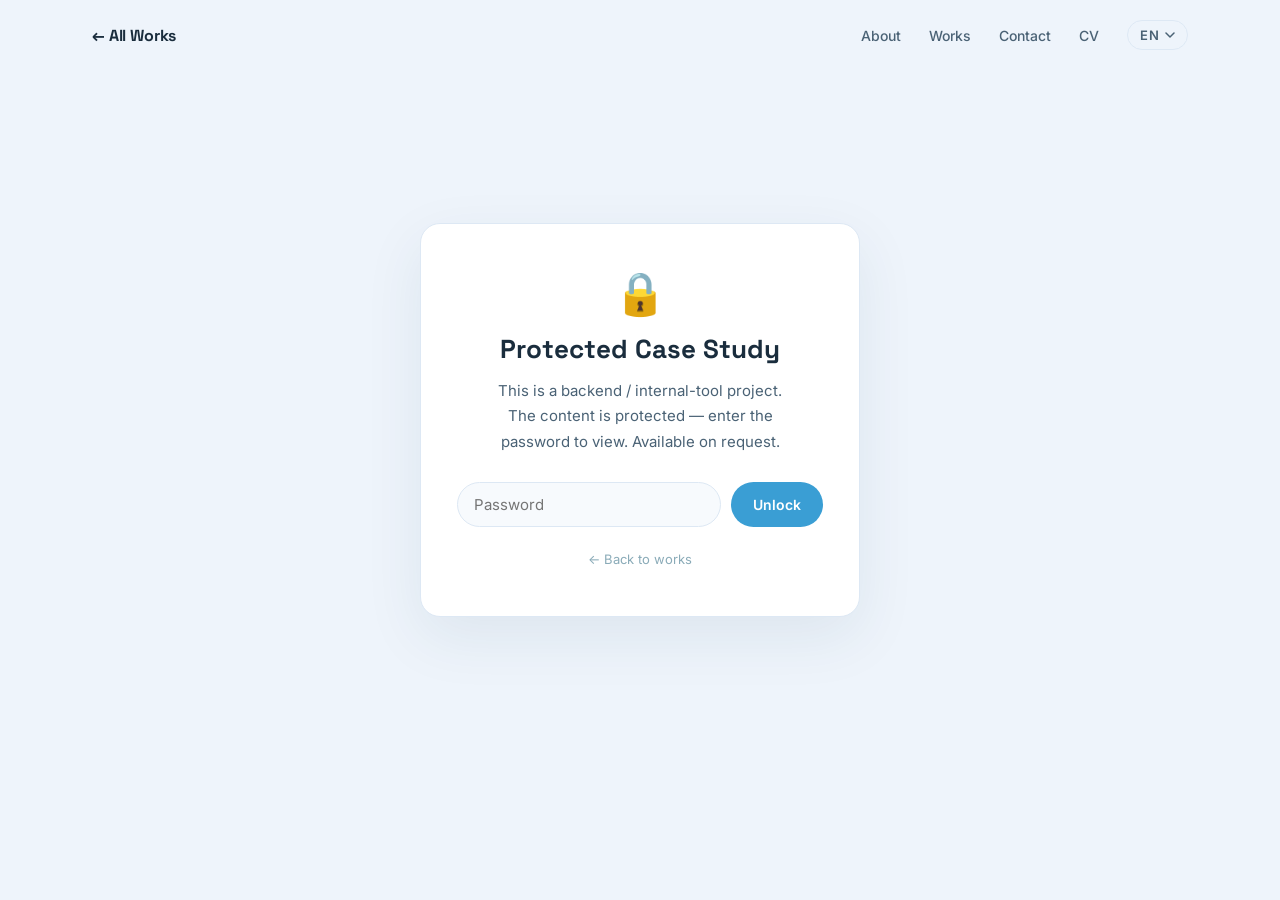
==== works/backend.html @ 23cbbbb2 "Fix mobile nav (hamburger menu) and force background video autoplay - Replace the broken mobile rule" ====
<!DOCTYPE html>
<html lang="en">
<head>
  <meta charset="UTF-8" />
  <meta name="viewport" content="width=device-width, initial-scale=1.0" />
  <title>Protected Project — Sharon Chen</title>
  <link rel="icon" href="../assets/img/cube.ico" sizes="32x32" />
  <script src="../assets/js/analytics.js"></script>
  <meta name="robots" content="noindex" />
  <link rel="preconnect" href="https://fonts.googleapis.com" />
  <link rel="preconnect" href="https://fonts.gstatic.com" crossorigin />
  <link href="https://fonts.googleapis.com/css2?family=Inter:wght@300;400;500;600;700&family=Space+Grotesk:wght@400;500;600;700&display=swap" rel="stylesheet" />
  <link rel="stylesheet" href="../assets/css/style.css" />
  <link rel="stylesheet" href="../assets/css/case-study.css" />
</head>
<body>

  <!-- NAV -->
  <nav class="nav" id="nav">
    <div class="nav__inner">
      <a href="../index.html#works" class="nav__logo nav__back" data-zh="← 所有作品">← All Works</a>
      <button class="nav__toggle" id="navToggle" type="button" aria-label="Menu" aria-expanded="false" aria-controls="navLinks">
        <span></span><span></span><span></span>
      </button>
      <ul class="nav__links" id="navLinks">
        <li><a href="../index.html#about" data-zh="關於">About</a></li>
        <li><a href="../index.html#works" data-zh="作品">Works</a></li>
        <li><a href="../index.html#contact" data-zh="聯絡">Contact</a></li>
        <li><a href="../resume-sharonchen-en.pdf" data-href-zh="../resume-sharonchen-ch.pdf" target="_blank" rel="noopener" data-zh="履歷">CV</a></li>
        <li class="lang-switch" id="langSwitch">
          <button class="lang-switch__btn" id="langBtn" type="button" aria-haspopup="listbox" aria-expanded="false" aria-label="Language">
            <span id="langCurrent">EN</span>
            <svg class="lang-switch__chev" width="10" height="6" viewBox="0 0 10 6" fill="none" aria-hidden="true"><path d="M1 1l4 4 4-4" stroke="currentColor" stroke-width="1.5" stroke-linecap="round" stroke-linejoin="round"/></svg>
          </button>
          <ul class="lang-switch__menu" id="langMenu" role="listbox" aria-label="Language">
            <li><button class="lang-switch__opt" type="button" data-lang="en" role="option">English</button></li>
            <li><button class="lang-switch__opt" type="button" data-lang="zh" role="option">中文</button></li>
          </ul>
        </li>
      </ul>
    </div>
  </nav>

  <!-- LOCK SCREEN -->
  <section class="cs-lock" id="csLock">
    <div class="cs-lock__card">
      <div class="cs-lock__icon">🔒</div>
      <h1 class="cs-lock__title" data-zh="保密專案">Protected Case Study</h1>
      <p class="cs-lock__sub" data-zh="這是一個後台系統專案，內容受保護。請輸入密碼查看，密碼可於面試時提供。">This is a backend / internal-tool project. The content is protected — enter the password to view. Available on request.</p>
      <form class="cs-lock__form" id="csLockForm">
        <input type="password" class="cs-lock__input" id="csLockInput" placeholder="Password" autocomplete="off" aria-label="Password" />
        <button type="submit" class="cs-lock__btn" data-zh="解鎖">Unlock</button>
      </form>
      <p class="cs-lock__error" id="csLockError" hidden data-zh="密碼不對，再試一次。">Wrong password — please try again.</p>
      <a href="../index.html#works" class="cs-lock__back" data-zh="← 回到作品">← Back to works</a>
    </div>
  </section>

  <!-- PROTECTED CONTENT (revealed after unlock) -->
  <div id="csContent" hidden>

    <!-- HERO -->
    <section class="cs-hero">
      <img class="cs-hero__cover" src="../assets/img/backend/000.png" alt="B2B SaaS platform — cover" />
    </section>

    <!-- OVERVIEW -->
    <section class="section">
      <div class="container">
        <div class="cs-overview__grid">
          <div class="cs-overview__main">
            <p class="label" data-zh="案例研究 — 05">Case Study — 05</p>
            <h1 class="cs-title" data-zh="AI Agent B2B SaaS 平台">AI Agent B2B SaaS Platform</h1>
            <p class="cs-lead" data-zh="〔可調整〕一個服務 B2B 銷售團隊的 SaaS 平台——管理 AI 銷售代理、團隊結構與成效分析。之後可由你提供內容替換。">[Adjustable] A B2B SaaS platform for sales teams — managing AI sales agents, team structure, and performance analytics. Copy can be replaced with your content.</p>
          </div>
          <div class="cs-overview__meta">
            <div class="cs-meta-item">
              <p class="cs-meta__label" data-zh="角色">Role</p>
              <p class="cs-meta__value" data-zh="Product Designer">Product Designer</p>
            </div>
            <div class="cs-meta-item">
              <p class="cs-meta__label" data-zh="平台">Platform</p>
              <p class="cs-meta__value" data-zh="網頁 · B2B SaaS">Web · B2B SaaS</p>
            </div>
            <div class="cs-meta-item">
              <p class="cs-meta__label" data-zh="工具">Tools</p>
              <p class="cs-meta__value">Figma</p>
            </div>
          </div>
        </div>
      </div>
    </section>

    <!-- CHALLENGE -->
    <section class="section" style="padding-top: 0;">
      <div class="container">
        <div class="cs-block">
          <p class="label" data-zh="01 — 挑戰">01 — Challenge</p>
          <h2 class="cs-section__title" data-zh="〔待補標題〕">[Section title]</h2>
          <p class="cs-body" data-zh="〔佔位〕描述這個後台原本的問題——例如操作繁瑣、資訊分散、效率低等。之後替換成真實內容。">[Placeholder] Describe the original problem with the backend — e.g. tedious workflows, scattered information, low efficiency. To be replaced with real content.</p>
        </div>
      </div>
    </section>

    <!-- PROCESS -->
    <section class="section" style="padding-top: 0;">
      <div class="container">
        <div class="cs-block">
          <p class="label" data-zh="02 — 流程">02 — Process</p>
          <h2 class="cs-section__title" data-zh="〔待補標題〕">[Section title]</h2>
          <p class="cs-body" data-zh="〔佔位〕你怎麼研究、設計、驗證這個後台。之後替換成真實內容。">[Placeholder] How you researched, designed, and validated the tool. To be replaced with real content.</p>
        </div>
      </div>
    </section>

    <!-- RESULTS -->
    <section class="section" style="padding-top: 0;">
      <div class="container">
        <div class="cs-block">
          <p class="label" data-zh="03 — 成果">03 — Results</p>
          <h2 class="cs-section__title" data-zh="〔待補標題〕">[Section title]</h2>
          <p class="cs-body" data-zh="〔佔位〕改版後的成效——效率提升、錯誤減少、團隊採用率等。之後替換成真實內容。">[Placeholder] The impact after the redesign — efficiency gains, fewer errors, team adoption. To be replaced with real content.</p>
        </div>
      </div>
    </section>

    <!-- CASE NAV -->
    <div class="cs-nav-cases section" style="padding-top: 0;">
      <div class="container">
        <div class="cs-nav-cases__inner">
          <a href="../index.html#works" class="btn btn--ghost" data-zh="← 所有作品">← All Works</a>
        </div>
      </div>
    </div>

    <!-- FOOTER -->
    <footer class="footer">
      <div class="container">
        <p class="footer__copy" data-zh="© 2025 Sharon Chen. 版權所有。">© 2025 Sharon Chen. All rights reserved.</p>
        <p class="footer__craft" data-zh="用好奇心、HTML 和 Claude Code 寫成。">Made with curiosity, HTML, and Claude Code.</p>
      </div>
    </footer>

  </div><!-- /csContent -->

  <script>
    // Nav scroll effect
    const nav = document.getElementById('nav');
    window.addEventListener('scroll', () => {
      nav.classList.toggle('scrolled', window.scrollY > 60);
    }, { passive: true });

    // ---- Password gate (client-side; deters casual visitors, not real security) ----
    // Hash of the current password (SHA-256, hex). Temporary password: demo1234
    const PASS_HASH = '0ead2060b65992dca4769af601a1b3a35ef38cfad2c2c465bb160ea764157c5d';
    const STORE_KEY = 'backendUnlocked';
    const lock = document.getElementById('csLock');
    const content = document.getElementById('csContent');
    const form = document.getElementById('csLockForm');
    const input = document.getElementById('csLockInput');
    const errEl = document.getElementById('csLockError');

    async function sha256Hex(str) {
      const buf = await crypto.subtle.digest('SHA-256', new TextEncoder().encode(str));
      return Array.from(new Uint8Array(buf)).map(b => b.toString(16).padStart(2, '0')).join('');
    }
    function reveal() {
      lock.hidden = true;
      lock.style.display = 'none';
      content.hidden = false;
    }
    try { if (sessionStorage.getItem(STORE_KEY) === '1') reveal(); } catch (e) {}

    form.addEventListener('submit', async (e) => {
      e.preventDefault();
      errEl.hidden = true;
      let ok = false;
      try { ok = (await sha256Hex(input.value)) === PASS_HASH; } catch (e) { ok = false; }
      if (ok) {
        try { sessionStorage.setItem(STORE_KEY, '1'); } catch (e) {}
        if (window.trackEvent) window.trackEvent('protected_unlock');
        reveal();
      } else {
        errEl.hidden = false;
        input.value = '';
        input.focus();
      }
    });
  </script>
  <script src="../assets/js/i18n.js"></script>

</body>
</html>
---- assets/css/style.css ----
/* ============================
   VIEW TRANSITIONS
   ============================ */
@view-transition {
  navigation: auto;
}

/* Root: new page slides up, old fades out */
::view-transition-old(root) {
  animation: 380ms cubic-bezier(0.22, 1, 0.36, 1) both vt-out;
}
::view-transition-new(root) {
  animation: 380ms cubic-bezier(0.22, 1, 0.36, 1) both vt-in;
}

@keyframes vt-out {
  to { opacity: 0; transform: translateY(-16px) scale(0.99); }
}
@keyframes vt-in {
  from { opacity: 0; transform: translateY(24px); }
}

/* Shared hero element: smooth morph */
::view-transition-old(case-hero),
::view-transition-new(case-hero) {
  animation-duration: 500ms;
  animation-timing-function: cubic-bezier(0.22, 1, 0.36, 1);
}

/* ============================
   TOKENS
   ============================ */
:root {
  --bg:        #eef4fb;
  --bg-alt:    #f7fafd;
  --surface:   #ffffff;
  --blue-light: #c8dff5;
  --blue:      #5ab4e8;
  --blue-mid:  #3a9ed4;
  --blue-dark: #1a6fa0;
  --text:      #1a2d3d;
  --text-mid:  #4a6275;
  --text-soft: #8aabb8;
  --border:    #dde8f4;

  --font-sans: 'Inter', sans-serif;
  --font-display: 'Space Grotesk', sans-serif;

  --radius-sm: 8px;
  --radius-md: 16px;
  --radius-lg: 24px;

  --ease: cubic-bezier(0.22, 1, 0.36, 1);
  --transition: 0.5s var(--ease);
}

/* ============================
   RESET
   ============================ */
*, *::before, *::after { box-sizing: border-box; margin: 0; padding: 0; }
html { scroll-behavior: smooth; }
body {
  font-family: var(--font-sans);
  background: var(--bg);
  color: var(--text);
  overflow-x: hidden;
  -webkit-font-smoothing: antialiased;
}
a { text-decoration: none; color: inherit; }
ul { list-style: none; }
img, video { display: block; max-width: 100%; }

/* ============================
   UTILITIES
   ============================ */
.container {
  max-width: 1160px;
  margin: 0 auto;
  padding: 0 32px;
}

.section { padding: 120px 0; }

.label {
  font-family: var(--font-sans);
  font-size: 12px;
  font-weight: 600;
  letter-spacing: 0.18em;
  text-transform: uppercase;
  color: var(--blue-mid);
  margin-bottom: 16px;
}

.section-title {
  font-family: var(--font-display);
  font-size: clamp(36px, 5vw, 60px);
  font-weight: 700;
  line-height: 1.05;
  letter-spacing: -0.02em;
  color: var(--text);
}

.tag {
  display: inline-block;
  font-size: 11px;
  font-weight: 600;
  letter-spacing: 0.1em;
  text-transform: uppercase;
  color: var(--blue-mid);
  background: var(--blue-light);
  padding: 4px 10px;
  border-radius: 100px;
}

/* ============================
   BUTTONS
   ============================ */
.btn {
  display: inline-flex;
  align-items: center;
  gap: 8px;
  font-family: var(--font-sans);
  font-size: 14px;
  font-weight: 600;
  border-radius: 100px;
  padding: 14px 28px;
  transition: all 0.25s var(--ease);
  cursor: pointer;
  border: none;
}

.btn--primary {
  background: var(--blue-mid);
  color: #fff;
  box-shadow: 0 4px 20px rgba(58, 158, 212, 0.35);
}
.btn--primary:hover {
  background: var(--blue-dark);
  box-shadow: 0 6px 28px rgba(58, 158, 212, 0.45);
  transform: translateY(-2px);
}

.btn--ghost {
  background: transparent;
  color: var(--text);
  border: 1.5px solid var(--border);
}
.btn--ghost:hover {
  border-color: var(--blue-mid);
  color: var(--blue-mid);
  transform: translateY(-2px);
}

/* ============================
   NAV
   ============================ */
.nav {
  position: fixed;
  top: 0; left: 0; right: 0;
  z-index: 100;
  padding: 20px 0;
  transition: background 0.4s var(--ease), box-shadow 0.4s var(--ease), padding 0.4s var(--ease);
}

.nav.scrolled {
  background: rgba(238, 244, 251, 0.85);
  backdrop-filter: blur(20px);
  -webkit-backdrop-filter: blur(20px);
  box-shadow: 0 1px 0 var(--border);
  padding: 14px 0;
}

.nav__inner {
  max-width: 1160px;
  margin: 0 auto;
  padding: 0 32px;
  display: flex;
  align-items: center;
  justify-content: space-between;
}

.nav__logo {
  font-family: var(--font-display);
  font-size: 16px;
  font-weight: 700;
  color: var(--text);
  letter-spacing: -0.01em;
  white-space: nowrap;
  flex-shrink: 0;
  transition: color 0.2s;
}
.nav__logo:hover { color: var(--blue-mid); }

.nav__links {
  display: flex;
  align-items: center;
  gap: 28px;
}

.nav__links a {
  font-size: 14px;
  font-weight: 500;
  color: var(--text-mid);
  transition: color 0.2s;
  white-space: nowrap;
}
.nav__links a:not(.btn--cv):hover { color: var(--blue-mid); }

.btn--cv {
  font-size: 13px;
  font-weight: 600;
  padding: 8px 18px;
  background: transparent;
  color: var(--blue-mid);
  border: 1.5px solid var(--blue-mid);
  border-radius: 100px;
  transition: background 0.25s var(--ease), color 0.25s var(--ease), transform 0.25s var(--ease), box-shadow 0.25s var(--ease);
  cursor: pointer;
}
.btn--cv:hover {
  background: var(--blue-mid);
  color: #fff;
  transform: translateY(-1px);
  box-shadow: 0 4px 16px rgba(58, 158, 212, 0.3);
}

/* Mobile nav toggle (hamburger) — hidden on desktop, shown in mobile query */
.nav__toggle {
  display: none;
  flex-direction: column;
  justify-content: center;
  gap: 5px;
  width: 40px;
  height: 40px;
  padding: 0;
  background: transparent;
  border: none;
  cursor: pointer;
}
.nav__toggle span {
  display: block;
  width: 22px;
  height: 2px;
  margin: 0 auto;
  background: var(--text);
  border-radius: 2px;
  transition: transform 0.25s var(--ease), opacity 0.2s var(--ease);
}
.nav--open .nav__toggle span:nth-child(1) { transform: translateY(7px) rotate(45deg); }
.nav--open .nav__toggle span:nth-child(2) { opacity: 0; }
.nav--open .nav__toggle span:nth-child(3) { transform: translateY(-7px) rotate(-45deg); }

/* Language switcher */
.lang-switch {
  position: relative;
}
.lang-switch__btn {
  display: inline-flex;
  align-items: center;
  gap: 6px;
  font-family: inherit;
  font-size: 13px;
  font-weight: 600;
  letter-spacing: 0.02em;
  color: var(--text-mid);
  background: transparent;
  border: 1.5px solid var(--border);
  border-radius: 100px;
  padding: 6px 12px;
  cursor: pointer;
  transition: color 0.2s, border-color 0.2s;
}
.lang-switch__btn:hover {
  color: var(--blue-mid);
  border-color: var(--blue-mid);
}
.lang-switch__chev {
  transition: transform 0.25s var(--ease);
}
.lang-switch.is-open .lang-switch__chev {
  transform: rotate(180deg);
}
.lang-switch__menu {
  position: absolute;
  top: calc(100% + 8px);
  right: 0;
  min-width: 120px;
  background: var(--surface);
  border: 1px solid var(--border);
  border-radius: 12px;
  box-shadow: 0 10px 30px rgba(30, 60, 90, 0.12);
  padding: 6px;
  display: flex;
  flex-direction: column;
  gap: 2px;
  opacity: 0;
  visibility: hidden;
  transform: translateY(-6px);
  transition: opacity 0.2s var(--ease), transform 0.2s var(--ease), visibility 0.2s;
  z-index: 200;
}
.lang-switch.is-open .lang-switch__menu {
  opacity: 1;
  visibility: visible;
  transform: translateY(0);
}
.lang-switch__opt {
  display: block;
  width: 100%;
  text-align: left;
  font-family: inherit;
  font-size: 14px;
  font-weight: 500;
  color: var(--text-mid);
  background: transparent;
  border: none;
  border-radius: 8px;
  padding: 8px 12px;
  cursor: pointer;
  transition: background 0.15s, color 0.15s;
}
.lang-switch__opt:hover {
  background: var(--bg-alt, #f0f5fb);
  color: var(--blue-mid);
}
.lang-switch__opt[aria-selected="true"] {
  color: var(--blue-mid);
  font-weight: 600;
}

/* ============================
   HERO — SCROLL STORYTELLING
   ============================ */

/* Tall scroll container — creates the scroll distance */
.hero-scroll {
  position: relative;
  height: 360vh;
}

/* Sticky viewport — stays pinned while user scrolls */
.hero-sticky {
  position: sticky;
  top: 0;
  height: 100vh;
  overflow: hidden;
}

/* Video */
.hero__video-wrap {
  position: absolute;
  inset: 0;
  overflow: hidden;
}

.hero__video {
  width: 100%;
  height: 100%;
  object-fit: cover;
  transform-origin: center center;
  transform: scale(1.05) translate(0, 0);
  transition: transform 0.75s cubic-bezier(0.4, 0, 0.2, 1),
              object-position 0.75s cubic-bezier(0.4, 0, 0.2, 1);
  will-change: transform;
  filter: contrast(1.08) saturate(1.05);
}

/* Zoom states */
.hero__video[data-chapter="1"] {
  /* crystal jar sits low in the frame; shift content up (negative Y) to centre the glowing crystals */
  transform: scale(1.8) translate(14%, -3%);
  object-position: 5% 28%;
}
.hero__video[data-chapter="2"] {
  /* data-chart machine sits low; shift up (negative Y) to centre the chart screen */
  transform: scale(1.8) translate(6%, -12%);
}
.hero__video[data-chapter="3"] {
  /* scale must be ≥ 1/(1-2*|tx|): at translate -20%, scale 1.7 keeps the right edge covered */
  transform: scale(1.7) translate(-20%, 1%);
  object-position: 100% 15%;
}

.hero__overlay {
  position: absolute;
  inset: 0;
  /* Default/Intro: from left */
  background:
    linear-gradient(to right, rgba(240,245,252,0.88) 0%, rgba(240,245,252,0.45) 50%, transparent 100%),
    linear-gradient(to bottom, rgba(240,245,252,0.30) 0%, transparent 40%);
  transition: background 0.8s var(--ease);
}

/* Ch01: text on RIGHT → overlay from right */
.hero__overlay[data-chapter="1"] {
  background:
    linear-gradient(to left, rgba(240,245,252,0.88) 0%, rgba(240,245,252,0.45) 50%, transparent 100%),
    linear-gradient(to bottom, rgba(240,245,252,0.30) 0%, transparent 40%);
}

/* Ch02: text on LEFT */
.hero__overlay[data-chapter="2"] {
  background:
    linear-gradient(to right, rgba(240,245,252,0.88) 0%, rgba(240,245,252,0.45) 50%, transparent 100%),
    linear-gradient(to bottom, rgba(240,245,252,0.30) 0%, transparent 40%);
}

/* Ch03: text on LEFT */
.hero__overlay[data-chapter="3"] {
  background:
    linear-gradient(to right, rgba(240,245,252,0.88) 0%, rgba(240,245,252,0.45) 50%, transparent 100%),
    linear-gradient(to bottom, rgba(240,245,252,0.30) 0%, transparent 40%);
}

/* All chapter panels sit on top */
.hero__chapters {
  position: absolute;
  inset: 0;
  padding-top: 80px;
  pointer-events: none;
}

.hero__panel {
  position: absolute;
  top: 50%;
  max-width: 480px;
  opacity: 0;
  will-change: opacity, transform;
  pointer-events: none;
  /* Default: left side */
  left: 72px;
  right: auto;
}

/* Chapter 01: text on RIGHT (flask is on left) */
#panel01 {
  left: auto;
  right: 72px;
  text-align: left;
}

/* Intro panel */
.hero__panel--intro .hero__eyebrow {
  font-size: 12px;
  font-weight: 600;
  letter-spacing: 0.2em;
  text-transform: uppercase;
  color: var(--blue-mid);
  margin-bottom: 20px;
  display: block;
}

.hero__title {
  font-family: var(--font-display);
  font-size: clamp(52px, 7vw, 88px);
  font-weight: 700;
  line-height: 1.0;
  letter-spacing: -0.03em;
  color: var(--text);
  margin-bottom: 24px;
}

.hero__sub {
  font-size: 16px;
  font-weight: 400;
  line-height: 1.7;
  color: var(--text-mid);
  margin-bottom: 0;
}

.hero__scroll-hint {
  display: flex;
  flex-direction: column;
  align-items: flex-start;
  gap: 10px;
  margin-top: 40px;
}

.hero__scroll-hint span {
  font-size: 10px;
  font-weight: 600;
  letter-spacing: 0.15em;
  text-transform: uppercase;
  color: var(--text-soft);
}

.hero__scroll-line {
  width: 1.5px;
  height: 48px;
  background: linear-gradient(to bottom, var(--blue-mid), transparent);
  animation: scrollPulse 2s ease-in-out infinite;
}

/* Chapter badge */
.chapter-badge {
  display: inline-flex;
  align-items: center;
  gap: 10px;
  padding: 6px 16px 6px 10px;
  background: rgba(255,255,255,0.72);
  border: 1.5px solid var(--border);
  border-radius: 100px;
  backdrop-filter: blur(12px);
  margin-bottom: 28px;
}

.chapter-badge__num {
  font-family: var(--font-display);
  font-size: 10px;
  font-weight: 800;
  letter-spacing: 0.1em;
  color: #fff;
  background: var(--blue-mid);
  width: 22px;
  height: 22px;
  border-radius: 50%;
  display: flex;
  align-items: center;
  justify-content: center;
}

.chapter-badge__label {
  font-size: 12px;
  font-weight: 600;
  letter-spacing: 0.1em;
  text-transform: uppercase;
  color: var(--blue-mid);
}

/* Chapter title */
.hero__chapter-title {
  font-family: var(--font-display);
  font-size: clamp(40px, 5.5vw, 72px);
  font-weight: 700;
  line-height: 1.02;
  letter-spacing: -0.03em;
  color: var(--text);
  margin-bottom: 24px;
}

/* Chapter sub */
.hero__chapter-sub {
  font-size: 15px;
  font-weight: 400;
  line-height: 1.75;
  color: var(--text-mid);
  max-width: 400px;
  margin-bottom: 28px;
}

/* Chapter tags */
.chapter-tags {
  display: flex;
  gap: 8px;
  flex-wrap: wrap;
  margin-bottom: 36px;
}

.chapter-tags li {
  font-size: 12px;
  font-weight: 600;
  letter-spacing: 0.08em;
  color: var(--blue-dark);
  background: rgba(200,225,245,0.38);
  border: 1.5px solid rgba(58,158,212,0.55);
  padding: 5px 14px;
  border-radius: 100px;
  backdrop-filter: blur(6px);
}

.hero__cta {
  margin-top: 8px;
}

/* ============================
   CHAPTER NAV (right side)
   ============================ */
.chapter-nav {
  position: absolute;
  bottom: 36px;
  left: 50%;
  transform: translateX(-50%);
  display: flex;
  flex-direction: column;
  align-items: center;
  gap: 10px;
  z-index: 10;
}

/* Wrapper: track + dots stacked */
.chapter-nav__row {
  position: relative;
  display: flex;
  align-items: center;
}

/* Track: absolutely centered over the dots row */
.chapter-nav__track {
  position: absolute;
  top: 50%;
  left: 0;
  right: 0;
  height: 1px;
  transform: translateY(-50%);
  background: rgba(90,180,232,0.25);
  border-radius: 1px;
  overflow: hidden;
  pointer-events: none;
}

.chapter-nav__fill {
  position: absolute;
  top: 0;
  left: 0;
  height: 100%;
  width: 0%;
  background: var(--blue-mid);
  border-radius: 1px;
  transition: width 0.3s var(--ease);
}

/* Dots row */
.chapter-nav__items {
  display: flex;
  flex-direction: row;
  align-items: center;
  gap: 72px;
  position: relative;
}

.chapter-nav__item {
  position: relative;
  display: flex;
  align-items: center;
  justify-content: center;
}

.chapter-nav__dot {
  width: 8px;
  height: 8px;
  border-radius: 50%;
  background: rgba(90,180,232,0.35);
  border: none;
  cursor: pointer;
  padding: 0;
  transition: all 0.3s var(--ease);
  flex-shrink: 0;
  position: relative;
  z-index: 1;
}
.chapter-nav__dot:hover {
  background: rgba(90,180,232,0.65);
  transform: scale(1.3);
}

.chapter-nav__item.is-active .chapter-nav__dot {
  background: var(--blue-mid);
  transform: scale(1.5);
  box-shadow: 0 0 0 3px rgba(58,158,212,0.2);
}

/* Label floats below dot — absolute so it doesn't affect item height */
.chapter-nav__label {
  position: absolute;
  top: calc(100% + 10px);
  left: 50%;
  transform: translateX(-50%) translateY(3px);
  font-size: 10px;
  font-weight: 600;
  letter-spacing: 0.08em;
  text-transform: uppercase;
  color: var(--text-soft);
  white-space: nowrap;
  opacity: 0;
  transition: opacity 0.3s, transform 0.3s, color 0.3s;
  pointer-events: none;
}

.chapter-nav__item.is-active .chapter-nav__label {
  opacity: 1;
  transform: translateX(-50%) translateY(0);
  color: var(--blue-mid);
}

/* Top progress bar */
.hero__progress-bar {
  position: absolute;
  top: 0;
  left: 0;
  height: 2px;
  width: 0%;
  background: linear-gradient(to right, var(--blue), var(--blue-mid));
  z-index: 20;
  transition: width 0.1s linear;
}

/* ============================
   ABOUT
   ============================ */
.about {
  background: var(--surface);
}

.about__grid {
  display: grid;
  grid-template-columns: 1fr 1.4fr;
  gap: 80px;
  align-items: start;
}

.about__bio {
  font-size: 16px;
  line-height: 1.8;
  color: var(--text-mid);
  margin-bottom: 20px;
}

.about__skills {
  display: grid;
  grid-template-columns: 1fr 1fr;
  gap: 32px;
  margin-top: 40px;
  padding-top: 40px;
  border-top: 1.5px solid var(--border);
}

.skill-group__title {
  font-size: 11px;
  font-weight: 700;
  letter-spacing: 0.15em;
  text-transform: uppercase;
  color: var(--blue-mid);
  margin-bottom: 14px;
}

.skill-group ul li {
  font-size: 14px;
  font-weight: 500;
  color: var(--text-mid);
  padding: 6px 0;
  border-bottom: 1px solid var(--border);
}
.skill-group ul li:last-child { border-bottom: none; }

.about__experience {
  margin-top: 32px;
  padding-top: 32px;
  border-top: 1.5px solid var(--border);
}

.about__exp-list {
  margin-top: 14px;
  display: flex;
  flex-direction: column;
  gap: 0;
}

.about__exp-list li {
  display: grid;
  grid-template-columns: 1fr 1.2fr auto;
  align-items: center;
  gap: 16px;
  padding: 12px 0;
  border-bottom: 1px solid var(--border);
}
.about__exp-list li:last-child { border-bottom: none; }

.exp__role {
  font-size: 14px;
  font-weight: 600;
  color: var(--text);
}

.exp__company {
  font-size: 13px;
  font-weight: 400;
  color: var(--text-mid);
}

.exp__year {
  font-size: 12px;
  font-weight: 500;
  color: var(--text-soft);
  white-space: nowrap;
  font-variant-numeric: tabular-nums;
}

/* ============================
   WORKS
   ============================ */
.works {
  background: var(--bg);
}

.works__header {
  margin-bottom: 48px;
}

.works__grid {
  display: grid;
  grid-template-columns: 1fr 1fr;
  gap: 24px;
}

.work-card {
  background: var(--surface);
  border-radius: var(--radius-lg);
  overflow: hidden;
  border: 1.5px solid var(--border);
  transition: transform 0.4s var(--ease), box-shadow 0.4s var(--ease), border-color 0.3s;
  cursor: pointer;
}

.work-card:hover {
  transform: translateY(-6px);
  box-shadow: 0 20px 60px rgba(90, 180, 232, 0.15);
  border-color: var(--blue-light);
}

.work-card--featured {
  grid-column: 1 / -1;
  display: grid;
  grid-template-columns: 1.2fr 1fr;
}

.work-card__img-wrap {
  aspect-ratio: 16/9;
  overflow: hidden;
}

.work-card--featured .work-card__img-wrap {
  aspect-ratio: auto;
  min-height: 340px;
}

.work-card__img {
  width: 100%;
  height: 100%;
  object-fit: cover;
  display: block;
  transition: transform 0.4s var(--ease);
}
.work-card:hover .work-card__img {
  transform: scale(1.03);
}

/* Locked project — blurred teaser + lock overlay */
.work-card__img-wrap--locked { position: relative; }
.work-card__img--blur {
  filter: blur(16px) brightness(0.72) saturate(1.1);
  transform: scale(1.18);
}
.work-card:hover .work-card__img--blur {
  transform: scale(1.22);
}
.work-card__lock {
  position: absolute;
  inset: 0;
  display: flex;
  align-items: center;
  justify-content: center;
  font-size: 42px;
  pointer-events: none;
}

.work-card__placeholder {
  width: 100%;
  height: 100%;
  display: flex;
  align-items: center;
  justify-content: center;
  min-height: 200px;
}

.work-card__icon {
  font-size: 48px;
  color: rgba(255,255,255,0.7);
}

.work-card__body {
  padding: 32px;
  display: flex;
  flex-direction: column;
  justify-content: center;
}

.work-card__meta {
  display: flex;
  align-items: center;
  gap: 8px;
  flex-wrap: wrap;
  margin-bottom: 16px;
}

.work-card__year {
  font-size: 12px;
  font-weight: 500;
  color: var(--text-soft);
  margin-left: auto;
}

.work-card__title {
  font-family: var(--font-display);
  font-size: 26px;
  font-weight: 700;
  letter-spacing: -0.02em;
  color: var(--text);
  margin-bottom: 14px;
}

.work-card__desc {
  font-size: 14px;
  line-height: 1.75;
  color: var(--text-mid);
  margin-bottom: 24px;
}

.work-card__link {
  font-size: 13px;
  font-weight: 600;
  color: var(--blue-mid);
  transition: color 0.2s, letter-spacing 0.2s;
  align-self: flex-start;
}
.work-card:hover .work-card__link {
  color: var(--blue);
  letter-spacing: 0.01em;
}

.work-card--placeholder {
  opacity: 0.5;
  pointer-events: none;
  border-style: dashed;
}

.work-card--placeholder .work-card__title {
  color: var(--text-soft);
}

.works__footer {
  margin-top: 56px;
  text-align: center;
}

/* ============================
   PROCESS
   ============================ */
.process {
  background: var(--bg-alt);
  padding: 100px 0;
  overflow: hidden;
}

.process__header {
  margin-bottom: 56px;
}

.process__inner {
  display: flex;
  align-items: stretch;
  gap: 0;
}

/* Individual step card */
.process__step {
  flex: 1;
  padding: 40px 32px 36px;
  border-radius: 16px;
  border: 1px solid var(--border);
  background: var(--surface);
  position: relative;
  overflow: hidden;
  transition: background 0.4s var(--ease), border-color 0.4s var(--ease), transform 0.4s var(--ease), box-shadow 0.4s var(--ease);
}

/* Top accent line */
.process__step::before {
  content: '';
  position: absolute;
  top: 0; left: 0; right: 0;
  height: 2px;
  background: linear-gradient(90deg, var(--blue-mid) 0%, rgba(90,180,232,0.15) 100%);
  border-radius: 16px 16px 0 0;
  transform: scaleX(0.25);
  transform-origin: left;
  transition: transform 0.4s var(--ease);
}

/* Ghost large number */
.process__step::after {
  content: attr(data-index);
  position: absolute;
  bottom: -18px; right: 16px;
  font-family: var(--font-display);
  font-size: 108px;
  font-weight: 800;
  line-height: 1;
  letter-spacing: -0.04em;
  color: rgba(58,158,212,0.06);
  pointer-events: none;
  user-select: none;
}

.process__step:hover {
  background: var(--surface);
  border-color: rgba(90,180,232,0.35);
  transform: translateY(-6px);
  box-shadow: 0 12px 40px rgba(58,158,212,0.10);
}
.process__step:hover::before {
  transform: scaleX(1);
}

.process__num {
  display: block;
  font-family: var(--font-display);
  font-size: 10px;
  font-weight: 700;
  letter-spacing: 0.20em;
  text-transform: uppercase;
  color: var(--blue-mid);
  margin-bottom: 20px;
}

.process__step h4 {
  font-family: var(--font-display);
  font-size: 22px;
  font-weight: 700;
  color: var(--text);
  margin-bottom: 12px;
  line-height: 1.2;
}

.process__step p {
  font-size: 13px;
  line-height: 1.8;
  color: var(--text-mid);
}

/* Arrow connector between cards */
.process__connector {
  flex-shrink: 0;
  width: 40px;
  display: flex;
  align-items: center;
  justify-content: center;
}

.process__connector span {
  display: block;
  width: 24px;
  height: 1px;
  background: rgba(90,180,232,0.35);
  position: relative;
}

.process__connector span::after {
  content: '';
  position: absolute;
  right: -1px; top: -3px;
  width: 6px; height: 6px;
  border-top: 1px solid rgba(90,180,232,0.5);
  border-right: 1px solid rgba(90,180,232,0.5);
  transform: rotate(45deg);
}

/* ============================
   CONTACT
   ============================ */
.contact {
  background: var(--surface);
}

.contact__inner {
  max-width: 640px;
}

.contact__title {
  margin-bottom: 48px;
}

.contact__links {
  display: flex;
  gap: 12px;
  flex-wrap: wrap;
  align-items: center;
}

/* ============================
   FOOTER
   ============================ */
.footer {
  background: var(--bg);
  padding: 40px 0;
  border-top: 1.5px solid var(--border);
}

.footer .container {
  display: flex;
  justify-content: space-between;
  align-items: center;
}

.footer__copy,
.footer__craft {
  font-size: 13px;
  color: var(--text-soft);
}

/* ============================
   ANIMATIONS
   ============================ */
@keyframes fadeUp {
  from { opacity: 0; transform: translateY(24px); }
  to   { opacity: 1; transform: translateY(0); }
}

@keyframes fadeIn {
  from { opacity: 0; }
  to   { opacity: 1; }
}

@keyframes scrollPulse {
  0%, 100% { opacity: 1; transform: scaleY(1); transform-origin: top; }
  50%       { opacity: 0.4; transform: scaleY(0.6); transform-origin: top; }
}

/* Scroll-triggered reveal */
.reveal {
  opacity: 0;
  transform: translateY(32px);
  transition: opacity 0.7s var(--ease), transform 0.7s var(--ease);
}
.reveal.visible {
  opacity: 1;
  transform: translateY(0);
}
.reveal-delay-1 { transition-delay: 0.1s; }
.reveal-delay-2 { transition-delay: 0.2s; }
.reveal-delay-3 { transition-delay: 0.3s; }
.reveal-delay-4 { transition-delay: 0.4s; }

/* ============================
   RESPONSIVE
   ============================ */
@media (max-width: 900px) {
  .about__grid { grid-template-columns: 1fr; gap: 48px; }
  .works__grid { grid-template-columns: 1fr; }
  .work-card--featured { grid-template-columns: 1fr; }
  .work-card--featured .work-card__img-wrap { min-height: 200px; }
  .footer .container { flex-direction: column; gap: 8px; text-align: center; }
  .chapter-nav { display: none; }
}

@media (max-width: 720px) {
  .process__inner { flex-direction: column; gap: 12px; }
  .process__step { transform: none !important; box-shadow: none !important; }
  .process__connector { width: auto; height: 28px; flex-direction: column; padding-bottom: 0; }
  .process__connector span { width: 1px; height: 18px; }
  .process__connector span::after {
    right: auto; top: auto;
    bottom: -1px; left: -3px;
    border-top: none; border-right: none;
    border-bottom: 1px solid rgba(90,180,232,0.5);
    border-left: 1px solid rgba(90,180,232,0.5);
    transform: rotate(-45deg);
  }
}

@media (max-width: 600px) {
  .section { padding: 72px 0; }
  .container { padding: 0 20px; }

  /* Nav: hamburger dropdown menu on mobile */
  .nav__inner { padding: 0 20px; }
  .nav__toggle { display: flex; }
  .nav__links {
    position: absolute;
    top: calc(100% + 10px);
    right: 20px;
    left: 20px;
    flex-direction: column;
    align-items: stretch;
    gap: 2px;
    background: var(--surface);
    border: 1px solid var(--border);
    border-radius: 14px;
    padding: 10px;
    box-shadow: 0 16px 40px rgba(30, 60, 90, 0.16);
    opacity: 0;
    visibility: hidden;
    transform: translateY(-8px);
    transition: opacity 0.2s var(--ease), transform 0.2s var(--ease), visibility 0.2s;
  }
  .nav--open .nav__links {
    opacity: 1;
    visibility: visible;
    transform: translateY(0);
  }
  .nav__links li { width: 100%; }
  .nav__links a {
    display: block;
    padding: 11px 12px;
    border-radius: 8px;
    font-size: 15px;
  }
  .nav__links a:hover { background: var(--bg-alt); }
  .btn--cv { font-size: 15px; border: none; color: var(--text-mid); }
  .btn--cv:hover { background: var(--bg-alt); color: var(--blue-mid); transform: none; box-shadow: none; }
  /* Language switcher sits full-width in the mobile menu */
  .lang-switch { width: 100%; }
  .lang-switch__btn { width: 100%; justify-content: space-between; border: none; padding: 11px 12px; font-size: 15px; }
  .lang-switch__menu { position: static; box-shadow: none; border: none; padding: 4px 0 0; margin: 0; opacity: 1; visibility: visible; transform: none; }
  .lang-switch:not(.is-open) .lang-switch__menu { display: none; }

  /* Hero video: base position for portrait screens */
  .hero__video {
    object-position: 45% center;
  }

  /* Mobile chapter-specific zoom targets */
  .hero__video[data-chapter="1"] {
    transform: scale(1.8) translate(8%, 5%);
    object-position: 5% 28%;
  }
  .hero__video[data-chapter="2"] {
    transform: scale(1.4) translate(0%, -5%);
    object-position: 47% center;
  }
  .hero__video[data-chapter="3"] {
    transform: scale(1.6) translate(-5%, -4%);
    object-position: 84% 15%;
  }

  /* Mobile overlay: strong enough for text readability */
  .hero__overlay,
  .hero__overlay[data-chapter="1"],
  .hero__overlay[data-chapter="3"] {
    background:
      linear-gradient(to right, rgba(240,245,252,0.92) 0%, rgba(240,245,252,0.55) 50%, rgba(240,245,252,0.15) 100%),
      linear-gradient(to bottom, rgba(240,245,252,0.40) 0%, transparent 55%),
      rgba(240,245,252,0.12);
  }
  .hero__overlay[data-chapter="2"] {
    background:
      linear-gradient(to right, rgba(240,245,252,0.95) 0%, rgba(240,245,252,0.70) 55%, rgba(240,245,252,0.20) 100%),
      linear-gradient(to bottom, rgba(240,245,252,0.45) 0%, transparent 55%),
      rgba(240,245,252,0.18);
  }

  /* Hero panels: fix overflow on small screens */
  .hero__panel {
    left: 24px;
    right: 24px;
    max-width: none;
  }
  #panel01 {
    left: 24px;
    right: 24px;
    text-align: left;
  }
  .hero__title {
    font-size: clamp(40px, 11vw, 64px);
  }
  .hero__chapter-title {
    font-size: clamp(32px, 9vw, 52px);
  }
  .chapter-tags { gap: 6px; }

  /* About */
  .about__skills { grid-template-columns: 1fr; gap: 24px; }
  .about__exp-list li {
    grid-template-columns: 1fr auto;
    grid-template-rows: auto auto;
  }
  .about__exp-list li .exp__company {
    grid-column: 1;
    grid-row: 2;
  }
  .about__exp-list li .exp__year {
    grid-column: 2;
    grid-row: 1;
  }

  /* Contact */
  .contact__title { margin-bottom: 32px; }
  .contact__links {
    flex-direction: column;
    align-items: flex-start;
    gap: 10px;
  }
  .contact__links .btn {
    padding: 13px 24px;
    font-size: 14px;
    width: 100%;
    justify-content: center;
  }
}
---- assets/css/case-study.css ----
/* ============================
   CASE STUDY PAGE
   ============================ */

/* Back link — replaces logo in nav */
.nav__back {
  transition: color 0.2s, letter-spacing 0.2s;
}
.nav__back:hover {
  color: var(--blue-mid);
  letter-spacing: 0.01em;
}

/* Hero */
.cs-hero {
  padding-top: 60px;
  width: 100%;
}
.cs-hero__img {
  width: 100%;
  height: 520px;
  display: flex;
  align-items: center;
  justify-content: center;
  view-transition-name: case-hero;
}
.cs-hero__icon {
  font-size: 72px;
  opacity: 0.4;
  color: var(--blue-dark);
}

/* Overview */
.cs-overview__grid {
  display: grid;
  grid-template-columns: 1fr 320px;
  gap: 80px;
  align-items: start;
  padding-top: 24px;
}
.cs-title {
  font-family: var(--font-display);
  font-size: clamp(40px, 6vw, 72px);
  font-weight: 700;
  color: var(--text);
  line-height: 1.05;
  margin: 12px 0 24px;
  letter-spacing: -0.02em;
}
.cs-lead {
  font-size: 18px;
  line-height: 1.75;
  color: var(--text-mid);
  max-width: 560px;
}

/* Meta sidebar */
.cs-overview__meta {
  display: flex;
  flex-direction: column;
  gap: 0;
  border-left: 1px solid var(--border);
  padding-left: 40px;
  margin-top: 60px;
}
.cs-meta-item {
  padding: 20px 0;
  border-bottom: 1px solid var(--border);
}
.cs-meta-item:first-child { padding-top: 0; }
.cs-meta-item:last-child { border-bottom: none; }
.cs-meta__label {
  font-size: 10px;
  font-weight: 700;
  letter-spacing: 0.15em;
  text-transform: uppercase;
  color: var(--text-soft);
  margin-bottom: 6px;
}
.cs-meta__value {
  font-size: 15px;
  font-weight: 500;
  color: var(--text);
}

/* Content sections */
.cs-block {
  max-width: 680px;
}
.cs-section__title {
  font-family: var(--font-display);
  font-size: clamp(26px, 3.5vw, 40px);
  font-weight: 700;
  color: var(--text);
  margin: 14px 0 20px;
  letter-spacing: -0.01em;
}
.cs-body {
  font-size: 16px;
  line-height: 1.85;
  color: var(--text-mid);
}

/* Stats row */
.cs-highlights {
  display: flex;
  gap: 0;
  margin-top: 56px;
  border-top: 1px solid var(--border);
}
.cs-highlight {
  flex: 1;
  padding: 36px 32px;
  border-right: 1px solid var(--border);
}
.cs-highlight:last-child { border-right: none; }
.cs-highlight__num {
  display: block;
  font-family: var(--font-display);
  font-size: 48px;
  font-weight: 700;
  color: var(--blue-mid);
  letter-spacing: -0.03em;
  margin-bottom: 8px;
  line-height: 1;
}
.cs-highlight p {
  font-size: 13px;
  color: var(--text-mid);
  line-height: 1.5;
}

/* Screen placeholders */
.cs-screens {
  padding: 48px 0;
}
.cs-screens__grid {
  display: grid;
  grid-template-columns: repeat(3, 1fr);
  gap: 16px;
}
.cs-screens__grid--2 {
  grid-template-columns: 1fr 1fr;
}
.cs-screen-placeholder {
  background: var(--bg-alt);
  border: 1px solid var(--border);
  border-radius: var(--radius-md);
  aspect-ratio: 9/16;
  max-width: 260px;
  margin: 0 auto;
  width: 100%;
}
.cs-screen-placeholder--tall {
  aspect-ratio: 4/5;
  max-width: 100%;
}

/* Case hero cover image (natural ratio, no crop) */
.cs-hero__cover {
  width: 100%;
  height: auto;
  display: block;
}

/* Stacked full-width screens */
.cs-stack {
  display: flex;
  flex-direction: column;
  gap: 16px;
}

/* Screen images */
.cs-screen-img {
  width: 100%;
  height: auto;
  display: block;
  border-radius: var(--radius-md);
}

/* Sticky horizontal scroll carousel */
.cs-scroll-container {
  /* height set by JS: 100vh + total horizontal scroll distance */
}
.cs-scroll-sticky {
  position: sticky;
  top: 0;
  height: 100vh;
  overflow: hidden;
  display: flex;
  align-items: center;
  background: var(--bg-alt);
}
.cs-scroll-row {
  display: flex;
  gap: 16px;
  overflow: hidden;
  padding: 0 40px;
  width: 100%;
  scrollbar-width: none;
}
.cs-scroll-row::-webkit-scrollbar {
  display: none;
}
.cs-scroll-img {
  flex: 0 0 auto;
  height: clamp(200px, 55vh, 520px);
  width: auto;
  max-width: none;
  display: block;
  border-radius: var(--radius-md);
}

/* Mobile — disable sticky, show as swipeable row */
@media (max-width: 768px) {
  .cs-scroll-container {
    height: auto !important;
  }
  .cs-scroll-sticky {
    position: static;
    height: auto;
    padding: 48px 0;
  }
  .cs-scroll-row {
    overflow-x: auto;
    scroll-snap-type: x mandatory;
    -webkit-overflow-scrolling: touch;
    padding: 0 24px 16px;
    gap: 12px;
  }
  .cs-scroll-img {
    height: auto;
    width: 80vw;
    max-width: 320px;
    scroll-snap-align: start;
  }
}

/* Full-bleed section */
.cs-full-bleed {
  padding: 80px 0;
  margin: 0;
}

/* Case nav */
.cs-nav-cases__inner {
  display: flex;
  align-items: center;
  justify-content: space-between;
  padding: 40px 0;
  border-top: 1px solid var(--border);
}
.cs-nav-cases__next {
  display: flex;
  flex-direction: column;
  align-items: flex-end;
  gap: 4px;
  color: var(--text-mid);
  font-size: 12px;
  letter-spacing: 0.08em;
  text-transform: uppercase;
  transition: color 0.2s;
}
.cs-nav-cases__next strong {
  font-family: var(--font-display);
  font-size: 18px;
  font-weight: 700;
  color: var(--text);
  letter-spacing: 0;
  text-transform: none;
}
.cs-nav-cases__next:hover strong {
  color: var(--blue-mid);
}

/* Mobile */
@media (max-width: 768px) {
  .cs-overview__grid {
    grid-template-columns: 1fr;
    gap: 40px;
  }
  .cs-overview__meta {
    border-left: none;
    padding-left: 0;
    border-top: 1px solid var(--border);
    padding-top: 32px;
    margin-top: 0;
    display: grid;
    grid-template-columns: 1fr 1fr;
  }
  .cs-hero__img { height: 280px; }
  .cs-screens__grid { grid-template-columns: repeat(2, 1fr); }
  .cs-highlights { flex-direction: column; }
  .cs-highlight { border-right: none; border-bottom: 1px solid var(--border); }
  .cs-nav-cases__inner { flex-direction: column; gap: 24px; align-items: flex-start; }
}

/* Password lock screen (protected case study) */
.cs-lock {
  min-height: calc(100vh - 60px);
  display: flex;
  align-items: center;
  justify-content: center;
  padding: 40px 24px;
}
.cs-lock__card {
  max-width: 440px;
  width: 100%;
  text-align: center;
  background: var(--surface);
  border: 1px solid var(--border);
  border-radius: 20px;
  padding: 48px 36px;
  box-shadow: 0 20px 60px rgba(30, 60, 90, 0.08);
}
.cs-lock__icon { font-size: 42px; line-height: 1; margin-bottom: 18px; }
.cs-lock__title {
  font-family: var(--font-display);
  font-size: 26px;
  font-weight: 700;
  color: var(--text);
  margin: 0 0 12px;
}
.cs-lock__sub {
  font-size: 15px;
  line-height: 1.7;
  color: var(--text-mid);
  margin: 0 auto 28px;
  max-width: 34ch;
}
.cs-lock__form { display: flex; gap: 10px; }
.cs-lock__input {
  flex: 1;
  min-width: 0;
  font-family: inherit;
  font-size: 15px;
  padding: 12px 16px;
  border: 1.5px solid var(--border);
  border-radius: 100px;
  background: var(--bg-alt);
  color: var(--text);
}
.cs-lock__input:focus { outline: none; border-color: var(--blue-mid); }
.cs-lock__btn {
  font-family: inherit;
  font-size: 14px;
  font-weight: 600;
  padding: 12px 22px;
  border: none;
  border-radius: 100px;
  background: var(--blue-mid);
  color: #fff;
  cursor: pointer;
  transition: transform 0.2s, box-shadow 0.2s;
}
.cs-lock__btn:hover { transform: translateY(-1px); box-shadow: 0 6px 18px rgba(58, 158, 212, 0.3); }
.cs-lock__btn:focus-visible { outline: 2px solid var(--blue-mid); outline-offset: 2px; }
.cs-lock__error { color: #d1495b; font-size: 13px; margin: 14px 0 0; }
.cs-lock__back {
  display: inline-block;
  margin-top: 24px;
  font-size: 13px;
  color: var(--text-soft);
  text-decoration: none;
}
.cs-lock__back:hover { color: var(--blue-mid); }
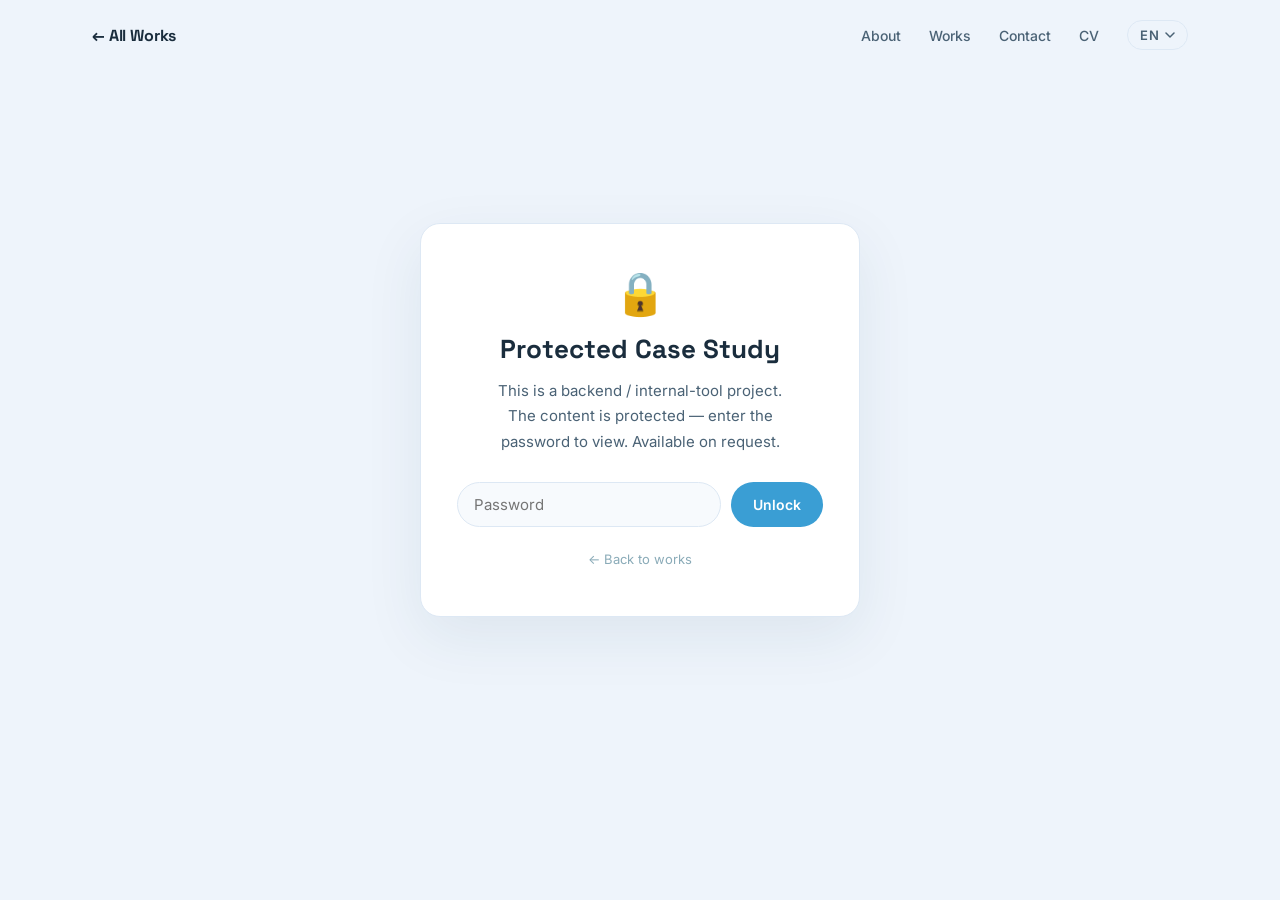
==== commit 6df8c869: "Build out AI Agent B2B SaaS (PalUp) case study Replace placeholder copy with the real bilingual stor" ====
--- a/works/backend.html
+++ b/works/backend.html
@@ -71,18 +71,22 @@
           <div class="cs-overview__main">
             <p class="label" data-zh="案例研究 — 05">Case Study — 05</p>
             <h1 class="cs-title" data-zh="AI Agent B2B SaaS 平台">AI Agent B2B SaaS Platform</h1>
-            <p class="cs-lead" data-zh="〔可調整〕一個服務 B2B 銷售團隊的 SaaS 平台——管理 AI 銷售代理、團隊結構與成效分析。之後可由你提供內容替換。">[Adjustable] A B2B SaaS platform for sales teams — managing AI sales agents, team structure, and performance analytics. Copy can be replaced with your content.</p>
+            <p class="cs-lead" data-zh="PalUp 是一個 B2B SaaS 平台,讓企業為銷售團隊導入 AI 代理人。業務只要向代理人說明目標客群與定價,代理人就會自動尋找合適的潛在客戶、以 email 主動接觸,並在客戶表現出興趣時,把這個「溫熱名單」交回給真人業務。">PalUp is a B2B SaaS platform where companies deploy AI agents to work alongside their sales teams. A salesperson briefs an agent on their target audience and pricing; the agent sources matching prospects, reaches out over email, and hands warm leads back to a human the moment they're ready to talk.</p>
           </div>
           <div class="cs-overview__meta">
             <div class="cs-meta-item">
               <p class="cs-meta__label" data-zh="角色">Role</p>
-              <p class="cs-meta__value" data-zh="Product Designer">Product Designer</p>
+              <p class="cs-meta__value" data-zh="研究 · 資訊架構 · 設計系統 · UI/UX">Research · IA · Design System · UI/UX</p>
             </div>
             <div class="cs-meta-item">
               <p class="cs-meta__label" data-zh="平台">Platform</p>
               <p class="cs-meta__value" data-zh="網頁 · B2B SaaS">Web · B2B SaaS</p>
             </div>
             <div class="cs-meta-item">
+              <p class="cs-meta__label" data-zh="階段">Stage</p>
+              <p class="cs-meta__value" data-zh="0→1 · Demo 階段">0→1 · Demo</p>
+            </div>
+            <div class="cs-meta-item">
               <p class="cs-meta__label" data-zh="工具">Tools</p>
               <p class="cs-meta__value">Figma</p>
             </div>
@@ -91,35 +95,85 @@
       </div>
     </section>
 
-    <!-- CHALLENGE -->
+    <!-- 01 — HOW IT WORKS -->
     <section class="section" style="padding-top: 0;">
       <div class="container">
         <div class="cs-block">
-          <p class="label" data-zh="01 — 挑戰">01 — Challenge</p>
-          <h2 class="cs-section__title" data-zh="〔待補標題〕">[Section title]</h2>
-          <p class="cs-body" data-zh="〔佔位〕描述這個後台原本的問題——例如操作繁瑣、資訊分散、效率低等。之後替換成真實內容。">[Placeholder] Describe the original problem with the backend — e.g. tedious workflows, scattered information, low efficiency. To be replaced with real content.</p>
-        </div>
-      </div>
-    </section>
-
-    <!-- PROCESS -->
+          <p class="label" data-zh="01 — 產品概念">01 — How It Works</p>
+          <h2 class="cs-section__title" data-zh="從一句需求,到一位溫熱名單">From a Brief to a Warm Lead</h2>
+          <p class="cs-body" data-zh="業務用自然語言跟 AI 代理人說明需求——目標客群、價格、目標。代理人會把工作拆解成子任務(名單搜尋、表單、寄信),大規模執行外觸,並與潛在客戶往返 email。當它判斷客戶出現真正的興趣,就把這個合格名單交回真人業務收尾。而同一套架構,也預留了未來 HR、行銷等不同代理人的擴充空間。">A salesperson talks to an AI agent in plain language — target audience, price points, goals. The agent breaks the work into sub-tasks (sourcing, forms, email sending), runs the outreach at scale, and exchanges emails with prospects. When it detects genuine interest, it routes the qualified lead back to a human to close. The same shell is built to host future agents for HR, marketing, and beyond.</p>
+        </div>
+      </div>
+    </section>
+
+    <!-- SCREENS: core loop -->
+    <section class="cs-screens" style="padding-top: 0;">
+      <div class="container">
+        <div class="cs-stack">
+          <img class="cs-screen-img" src="../assets/img/backend/3547.png" alt="Briefing an AI agent in chat, live task progress, and outreach analytics" />
+        </div>
+      </div>
+    </section>
+
+    <!-- 02 — CHALLENGE -->
+    <section class="section">
+      <div class="container">
+        <div class="cs-block">
+          <p class="label" data-zh="02 — 挑戰">02 — Challenge</p>
+          <h2 class="cs-section__title" data-zh="為一個還不存在的產品做設計">Designing a Product That Didn't Exist Yet</h2>
+          <p class="cs-body" data-zh="這是一個 0→1 的專案:『AI 業務代理人』的概念本身是全新的,需求也很模糊。沒有既有的範式可以照抄——每一個畫面,都得從『這件事實際上會怎麼發生』重新推敲出來。">This was a 0→1 build. The idea of an "AI sales agent" was new, and the requirements were ambiguous. There was no existing pattern to copy — every screen had to be reasoned from how the work would actually happen.</p>
+        </div>
+      </div>
+    </section>
+
+    <!-- 03 — PROCESS -->
     <section class="section" style="padding-top: 0;">
       <div class="container">
         <div class="cs-block">
-          <p class="label" data-zh="02 — 流程">02 — Process</p>
-          <h2 class="cs-section__title" data-zh="〔待補標題〕">[Section title]</h2>
-          <p class="cs-body" data-zh="〔佔位〕你怎麼研究、設計、驗證這個後台。之後替換成真實內容。">[Placeholder] How you researched, designed, and validated the tool. To be replaced with real content.</p>
-        </div>
-      </div>
-    </section>
-
-    <!-- RESULTS -->
-    <section class="section" style="padding-top: 0;">
-      <div class="container">
-        <div class="cs-block">
-          <p class="label" data-zh="03 — 成果">03 — Results</p>
-          <h2 class="cs-section__title" data-zh="〔待補標題〕">[Section title]</h2>
-          <p class="cs-body" data-zh="〔佔位〕改版後的成效——效率提升、錯誤減少、團隊採用率等。之後替換成真實內容。">[Placeholder] The impact after the redesign — efficiency gains, fewer errors, team adoption. To be replaced with real content.</p>
+          <p class="label" data-zh="03 — 設計流程">03 — Process</p>
+          <h2 class="cs-section__title" data-zh="先想清楚情境,再長出介面">Scenario First, Screen by Screen</h2>
+          <p class="cs-body" data-zh="我用『假設使用情境』往回推——把使用者與代理人每一步會怎麼操作走過一遍,藉此確定每個環節需要什麼介面與流程。這讓模糊的需求長成了具體的資訊架構:Admin / Manager / Member 的角色流程、RBAC 權限模型,以及一套可擴充的系統結構。再用一套共用的設計系統,讓畫面在快速長大的同時維持一致。">I worked backwards from hypothetical usage scenarios — walking through each step a user and an agent would take — to pin down exactly which interface and flow each moment required. That turned a vague brief into a concrete information architecture: role-based flows for Admin, Manager and Member, an RBAC permission model, and a system structure ready to scale. A shared design system kept everything consistent as the surface grew.</p>
+        </div>
+      </div>
+    </section>
+
+    <!-- SCREENS: IA / flows -->
+    <section class="cs-screens" style="padding-top: 0;">
+      <div class="container">
+        <div class="cs-stack">
+          <img class="cs-screen-img" src="../assets/img/backend/3548.png" alt="Role-based user flow and system architecture diagram" />
+          <img class="cs-screen-img" src="../assets/img/backend/3546.png" alt="User, role and permission management flow" />
+        </div>
+      </div>
+    </section>
+
+    <!-- 04 — THE PRODUCT -->
+    <section class="section">
+      <div class="container">
+        <div class="cs-block">
+          <p class="label" data-zh="04 — 產品樣貌">04 — The Product</p>
+          <h2 class="cs-section__title" data-zh="完整的產品,從頭到尾">The Product, End to End</h2>
+          <p class="cs-body" data-zh="從導入設定、團隊建立,到向代理人下任務、即時追蹤進度,再到每一次外觸的成效分析——平台涵蓋了一個銷售團隊所需的完整流程。">From onboarding and team setup to briefing an agent, tracking tasks live, and an analytics view of every outreach — the platform covers the full loop a sales team needs.</p>
+        </div>
+      </div>
+    </section>
+
+    <!-- SCREENS: product montage -->
+    <section class="cs-screens" style="padding-top: 0;">
+      <div class="container">
+        <div class="cs-stack">
+          <img class="cs-screen-img" src="../assets/img/backend/3543.png" alt="Onboarding, audience setup, agent chat and analytics across the platform" />
+        </div>
+      </div>
+    </section>
+
+    <!-- 05 — STATUS -->
+    <section class="section">
+      <div class="container">
+        <div class="cs-block">
+          <p class="label" data-zh="05 — 目前進度">05 — Where It Stands</p>
+          <h2 class="cs-section__title" data-zh="MVP 前的 demo 階段">Pre-MVP, at the Demo Stage</h2>
+          <p class="cs-body" data-zh="PalUp 目前處於 MVP 前的 demo 階段。從下需求、外觸、篩選到名單交接的完整流程,已經設計並做成原型;資訊架構與設計系統也預留了擴充性,準備迎接下一波 HR 與行銷領域的代理人。">PalUp is pre-MVP, currently at the demo stage. The end-to-end flow — brief, outreach, qualification, handoff — is designed and prototyped, and the IA and design system are built to extend to the next wave of agents in HR and marketing.</p>
         </div>
       </div>
     </section>
--- a/assets/css/style.css
+++ b/assets/css/style.css
@@ -1178,7 +1178,10 @@
     position: absolute;
     top: calc(100% + 10px);
     right: 20px;
-    left: 20px;
+    left: auto;
+    width: 70%;
+    max-width: 320px;
+    min-width: 220px;
     flex-direction: column;
     align-items: stretch;
     gap: 2px;
@@ -1203,15 +1206,57 @@
     padding: 11px 12px;
     border-radius: 8px;
     font-size: 15px;
+    text-align: center;
   }
   .nav__links a:hover { background: var(--bg-alt); }
   .btn--cv { font-size: 15px; border: none; color: var(--text-mid); }
   .btn--cv:hover { background: var(--bg-alt); color: var(--blue-mid); transform: none; box-shadow: none; }
-  /* Language switcher sits full-width in the mobile menu */
-  .lang-switch { width: 100%; }
-  .lang-switch__btn { width: 100%; justify-content: space-between; border: none; padding: 11px 12px; font-size: 15px; }
-  .lang-switch__menu { position: static; box-shadow: none; border: none; padding: 4px 0 0; margin: 0; opacity: 1; visibility: visible; transform: none; }
-  .lang-switch:not(.is-open) .lang-switch__menu { display: none; }
+  /* Language switcher: compact segmented control at the foot of the mobile menu */
+  .lang-switch {
+    width: 100%;
+    margin-top: 6px;
+    padding: 10px 12px 2px;
+    border-top: 1px solid var(--border);
+    text-align: center;
+  }
+  .lang-switch__btn { display: none; }
+  .lang-switch__menu {
+    position: static;
+    display: inline-flex;
+    flex-direction: row;
+    gap: 2px;
+    min-width: 0;
+    background: var(--bg-alt);
+    box-shadow: none;
+    border: none;
+    border-radius: 100px;
+    padding: 3px;
+    margin: 0;
+    opacity: 1;
+    visibility: visible;
+    transform: none;
+  }
+  .lang-switch__opt {
+    width: auto;
+    text-align: center;
+    padding: 5px 14px;
+    font-size: 13px;
+    border: none;
+    border-radius: 100px;
+    background: transparent;
+    color: var(--text-soft, var(--text-mid));
+  }
+  .lang-switch__opt:hover {
+    background: transparent;
+    color: var(--text-mid);
+  }
+  .lang-switch__opt[aria-selected="true"],
+  .lang-switch__opt[aria-selected="true"]:hover {
+    background: var(--surface);
+    color: var(--blue-mid);
+    font-weight: 600;
+    box-shadow: 0 1px 3px rgba(30, 60, 90, 0.12);
+  }
 
   /* Hero video: base position for portrait screens */
   .hero__video {
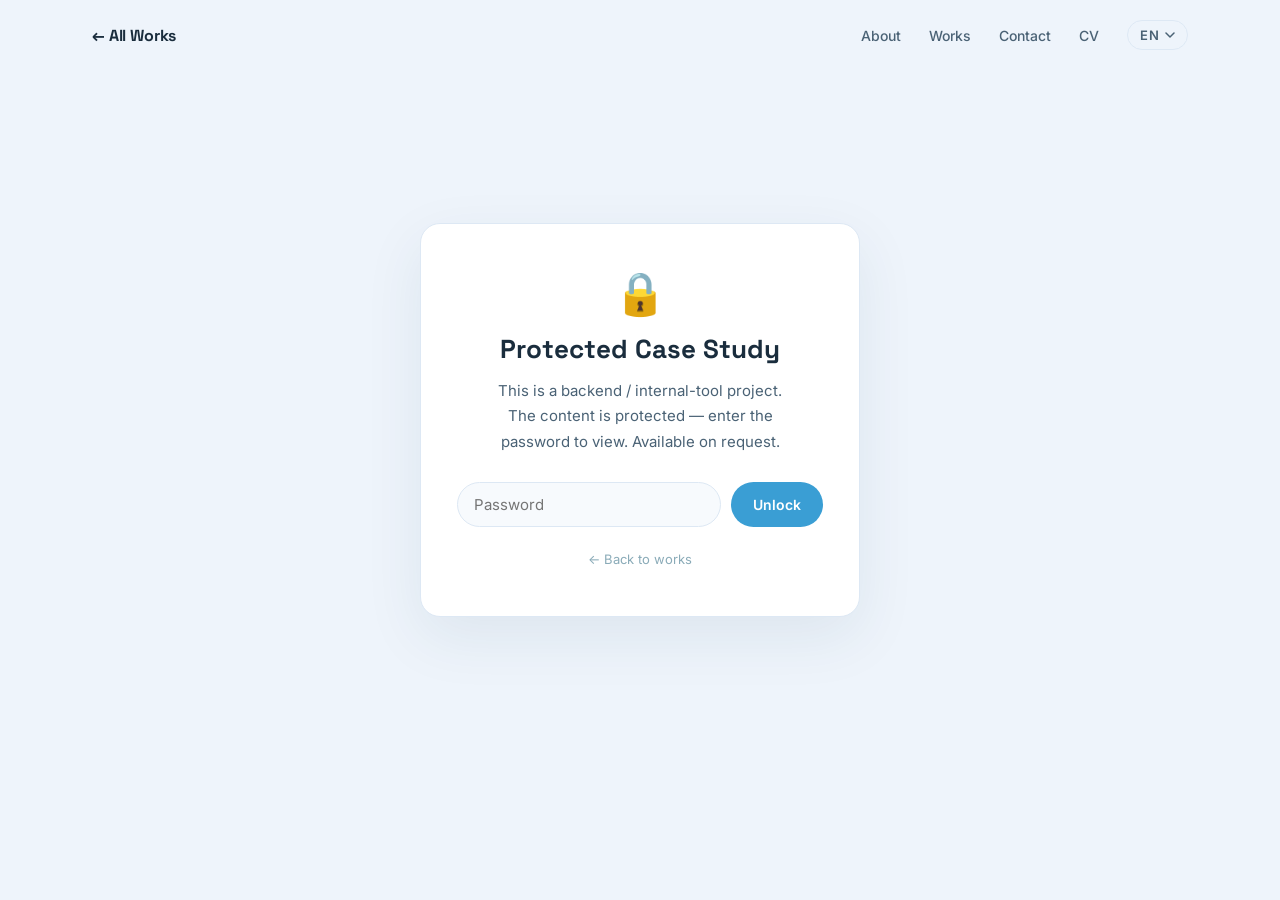
==== commit 12ea0419: "Change protected project password to Sharon2026 Co-Authored-By: Claude Opus 4.8 <noreply@anthropic.c" ====
--- a/works/backend.html
+++ b/works/backend.html
@@ -205,8 +205,8 @@
     }, { passive: true });
 
     // ---- Password gate (client-side; deters casual visitors, not real security) ----
-    // Hash of the current password (SHA-256, hex). Temporary password: demo1234
-    const PASS_HASH = '0ead2060b65992dca4769af601a1b3a35ef38cfad2c2c465bb160ea764157c5d';
+    // Hash of the current password (SHA-256, hex). Password: Sharon2026
+    const PASS_HASH = '19202c69416293df58b3c6b83331d279054fea476b620fb8fd78396e13a4daed';
     const STORE_KEY = 'backendUnlocked';
     const lock = document.getElementById('csLock');
     const content = document.getElementById('csContent');
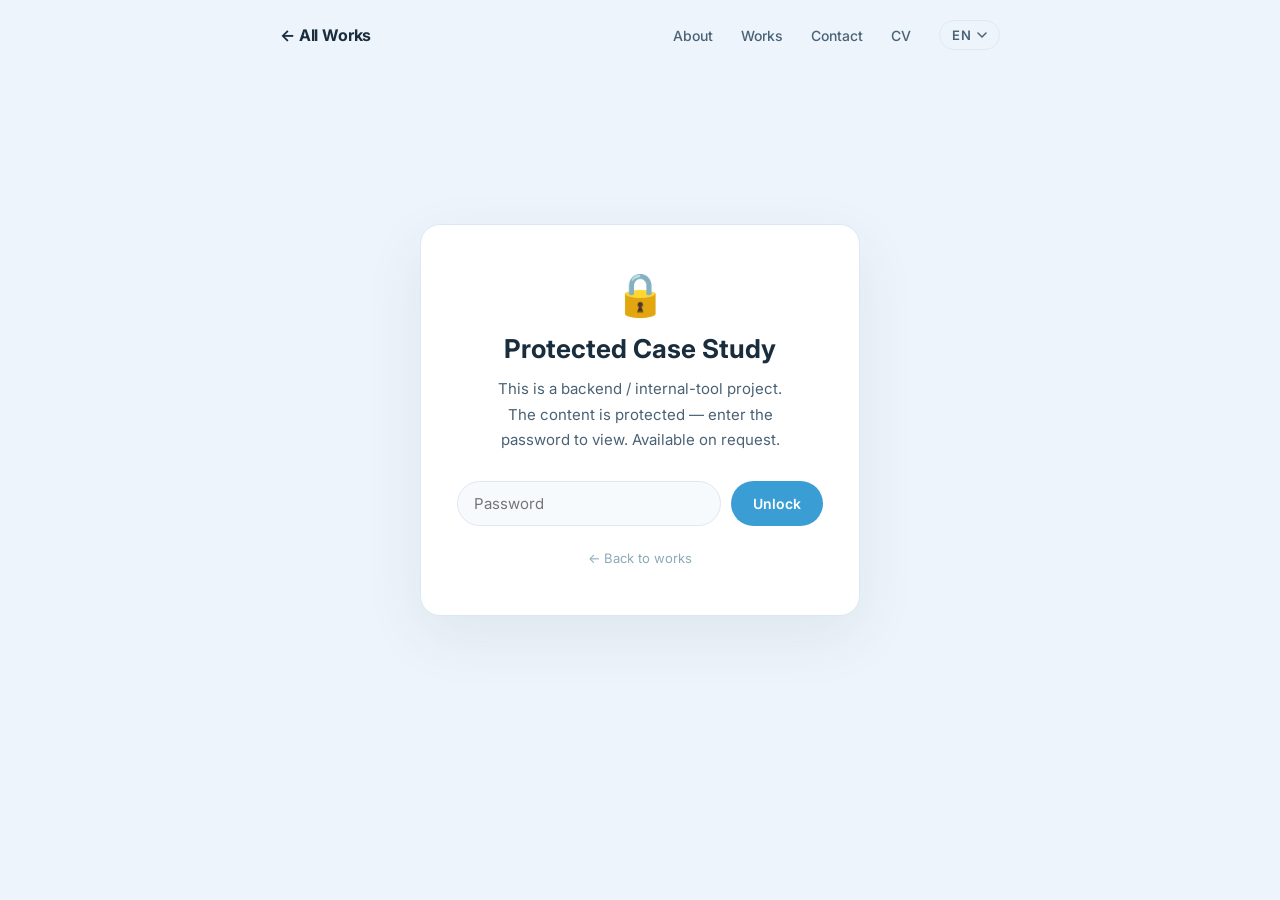
==== commit 82694522: "Redesign trial: use Inter for display type too (drop Space Grotesk) Co-Authored-By: Claude Opus 5.5 " ====
--- a/works/backend.html
+++ b/works/backend.html
@@ -9,7 +9,7 @@
   <meta name="robots" content="noindex" />
   <link rel="preconnect" href="https://fonts.googleapis.com" />
   <link rel="preconnect" href="https://fonts.gstatic.com" crossorigin />
-  <link href="https://fonts.googleapis.com/css2?family=Inter:wght@300;400;500;600;700&family=Space+Grotesk:wght@400;500;600;700&display=swap" rel="stylesheet" />
+  <link href="https://fonts.googleapis.com/css2?family=Inter:wght@300;400;500;600;700&display=swap" rel="stylesheet" />
   <link rel="stylesheet" href="../assets/css/style.css" />
   <link rel="stylesheet" href="../assets/css/case-study.css" />
 </head>
@@ -61,7 +61,7 @@
 
     <!-- HERO -->
     <section class="cs-hero">
-      <img class="cs-hero__cover" src="../assets/img/backend/000.png" alt="B2B SaaS platform — cover" />
+      <div class="cs-shot cs-shot--hero"><img class="cs-hero__cover" src="../assets/img/backend/000.png" alt="B2B SaaS platform — cover" width="1440" height="810" /></div>
     </section>
 
     <!-- OVERVIEW -->
@@ -71,7 +71,7 @@
           <div class="cs-overview__main">
             <p class="label" data-zh="案例研究 — 05">Case Study — 05</p>
             <h1 class="cs-title" data-zh="AI Agent B2B SaaS 平台">AI Agent B2B SaaS Platform</h1>
-            <p class="cs-lead" data-zh="PalUp 是一個 B2B SaaS 平台,讓企業為銷售團隊導入 AI 代理人。業務只要向代理人說明目標客群與定價,代理人就會自動尋找合適的潛在客戶、以 email 主動接觸,並在客戶表現出興趣時,把這個「溫熱名單」交回給真人業務。">PalUp is a B2B SaaS platform where companies deploy AI agents to work alongside their sales teams. A salesperson briefs an agent on their target audience and pricing; the agent sources matching prospects, reaches out over email, and hands warm leads back to a human the moment they're ready to talk.</p>
+            <p class="cs-lead" data-zh="PalUp 讓企業替銷售團隊配一位 AI 代理人。業務告訴代理人想找什麼樣的客戶、價格大概多少，代理人就會去找名單、發信接觸，等到有人真的有興趣，再把名單交回給真人業務去談。">PalUp gives a sales team its own AI agent. A salesperson tells the agent who they want to reach and at what price, and the agent takes it from there — finding prospects, emailing them, and passing the lead back to a real person once someone's genuinely interested.</p>
           </div>
           <div class="cs-overview__meta">
             <div class="cs-meta-item">
@@ -100,8 +100,8 @@
       <div class="container">
         <div class="cs-block">
           <p class="label" data-zh="01 — 產品概念">01 — How It Works</p>
-          <h2 class="cs-section__title" data-zh="從一句需求,到一位溫熱名單">From a Brief to a Warm Lead</h2>
-          <p class="cs-body" data-zh="業務用自然語言跟 AI 代理人說明需求——目標客群、價格、目標。代理人會把工作拆解成子任務(名單搜尋、表單、寄信),大規模執行外觸,並與潛在客戶往返 email。當它判斷客戶出現真正的興趣,就把這個合格名單交回真人業務收尾。而同一套架構,也預留了未來 HR、行銷等不同代理人的擴充空間。">A salesperson talks to an AI agent in plain language — target audience, price points, goals. The agent breaks the work into sub-tasks (sourcing, forms, email sending), runs the outreach at scale, and exchanges emails with prospects. When it detects genuine interest, it routes the qualified lead back to a human to close. The same shell is built to host future agents for HR, marketing, and beyond.</p>
+          <h2 class="cs-section__title" data-zh="從一段對話，到一份名單">From a Conversation to a Lead</h2>
+          <p class="cs-body" data-zh="一切從一段對話開始。業務說出需求，剩下的交給代理人。它會把工作拆成比較小的任務——找對的人、建立表單、發送信件——然後大量執行，和潛在客戶來回通信。真人只在名單真正值得花時間時才接手。這套架構也留了彈性，之後能用同樣的方式運作 HR、行銷等其他類型的代理人。">It starts as a conversation. The salesperson says what they need, and the agent handles the rest. It breaks the job into smaller tasks — finding the right people, building forms, sending the emails — and runs the outreach at scale, going back and forth with prospects by email. A human only steps in once a lead is actually worth their time. The same setup is built to run other kinds of agents later, for HR, marketing and beyond.</p>
         </div>
       </div>
     </section>
@@ -110,7 +110,7 @@
     <section class="cs-screens" style="padding-top: 0;">
       <div class="container">
         <div class="cs-stack">
-          <img class="cs-screen-img" src="../assets/img/backend/3547.png" alt="Briefing an AI agent in chat, live task progress, and outreach analytics" />
+          <div class="cs-shot"><img class="cs-screen-img" src="../assets/img/backend/3547.png" alt="Briefing an AI agent in chat, live task progress, and outreach analytics" width="1920" height="1080" loading="lazy" /></div>
         </div>
       </div>
     </section>
@@ -121,7 +121,7 @@
         <div class="cs-block">
           <p class="label" data-zh="02 — 挑戰">02 — Challenge</p>
           <h2 class="cs-section__title" data-zh="為一個還不存在的產品做設計">Designing a Product That Didn't Exist Yet</h2>
-          <p class="cs-body" data-zh="這是一個 0→1 的專案:『AI 業務代理人』的概念本身是全新的,需求也很模糊。沒有既有的範式可以照抄——每一個畫面,都得從『這件事實際上會怎麼發生』重新推敲出來。">This was a 0→1 build. The idea of an "AI sales agent" was new, and the requirements were ambiguous. There was no existing pattern to copy — every screen had to be reasoned from how the work would actually happen.</p>
+          <p class="cs-body" data-zh="這是一個從零開始的產品。『AI 業務代理人』這個概念本身很新，我接手時需求也還很模糊。沒有現成的東西可以參考，所以每個畫面都得從『這件事實際上會怎麼進行』一點一點推出來。">This was a product built from zero. The whole idea of an "AI sales agent" was new, and the requirements were still fuzzy when I started. There was nothing to copy from, so every screen had to be worked out from how the job would actually get done.</p>
         </div>
       </div>
     </section>
@@ -131,8 +131,8 @@
       <div class="container">
         <div class="cs-block">
           <p class="label" data-zh="03 — 設計流程">03 — Process</p>
-          <h2 class="cs-section__title" data-zh="先想清楚情境,再長出介面">Scenario First, Screen by Screen</h2>
-          <p class="cs-body" data-zh="我用『假設使用情境』往回推——把使用者與代理人每一步會怎麼操作走過一遍,藉此確定每個環節需要什麼介面與流程。這讓模糊的需求長成了具體的資訊架構:Admin / Manager / Member 的角色流程、RBAC 權限模型,以及一套可擴充的系統結構。再用一套共用的設計系統,讓畫面在快速長大的同時維持一致。">I worked backwards from hypothetical usage scenarios — walking through each step a user and an agent would take — to pin down exactly which interface and flow each moment required. That turned a vague brief into a concrete information architecture: role-based flows for Admin, Manager and Member, an RBAC permission model, and a system structure ready to scale. A shared design system kept everything consistent as the surface grew.</p>
+          <h2 class="cs-section__title" data-zh="先想清楚情境，再長出介面">Scenario First, Screen by Screen</h2>
+          <p class="cs-body" data-zh="所以我改從情境出發。我會想像一個真實的使用狀況，一步一步走過去：這裡使用者會做什麼、下一步代理人會做什麼，再讓這些步驟告訴我產品真正需要哪些畫面和流程。這樣反覆做，把模糊的需求整理成清楚的架構：誰能看到、能做什麼（Admin、Manager、Member），權限怎麼管，以及整個系統要怎麼長大而不會散掉。再用一套共用的設計系統，讓畫面越加越多時也能維持一致。">So I started from scenarios instead. I'd picture a real situation and walk through it step by step: what the user does here, what the agent does next. That told me which screens and flows the product actually needed. Doing this over and over turned a fuzzy brief into a clear structure — who can see and do what (Admin, Manager, Member), how permissions work, and how the whole system holds together as it grows. A shared design system kept it consistent as more and more screens appeared.</p>
         </div>
       </div>
     </section>
@@ -141,8 +141,8 @@
     <section class="cs-screens" style="padding-top: 0;">
       <div class="container">
         <div class="cs-stack">
-          <img class="cs-screen-img" src="../assets/img/backend/3548.png" alt="Role-based user flow and system architecture diagram" />
-          <img class="cs-screen-img" src="../assets/img/backend/3546.png" alt="User, role and permission management flow" />
+          <div class="cs-shot"><img class="cs-screen-img" src="../assets/img/backend/3548.png" alt="Role-based user flow and system architecture diagram" width="1920" height="1080" loading="lazy" /></div>
+          <div class="cs-shot"><img class="cs-screen-img" src="../assets/img/backend/3546.png" alt="User, role and permission management flow" width="1920" height="1080" loading="lazy" /></div>
         </div>
       </div>
     </section>
@@ -152,8 +152,8 @@
       <div class="container">
         <div class="cs-block">
           <p class="label" data-zh="04 — 產品樣貌">04 — The Product</p>
-          <h2 class="cs-section__title" data-zh="完整的產品,從頭到尾">The Product, End to End</h2>
-          <p class="cs-body" data-zh="從導入設定、團隊建立,到向代理人下任務、即時追蹤進度,再到每一次外觸的成效分析——平台涵蓋了一個銷售團隊所需的完整流程。">From onboarding and team setup to briefing an agent, tracking tasks live, and an analytics view of every outreach — the platform covers the full loop a sales team needs.</p>
+          <h2 class="cs-section__title" data-zh="完整的產品，從頭到尾">The Product, End to End</h2>
+          <p class="cs-body" data-zh="平台涵蓋了一個銷售團隊會經歷的整段流程：建立團隊、向代理人下任務、看著任務跑起來，到檢視每一輪外觸的成效。">The platform covers the whole loop a sales team runs through: setting up the team, briefing an agent, watching the tasks run, and seeing how each round of outreach did.</p>
         </div>
       </div>
     </section>
@@ -162,7 +162,7 @@
     <section class="cs-screens" style="padding-top: 0;">
       <div class="container">
         <div class="cs-stack">
-          <img class="cs-screen-img" src="../assets/img/backend/3543.png" alt="Onboarding, audience setup, agent chat and analytics across the platform" />
+          <div class="cs-shot"><img class="cs-screen-img" src="../assets/img/backend/3543.png" alt="Onboarding, audience setup, agent chat and analytics across the platform" width="1920" height="1080" loading="lazy" /></div>
         </div>
       </div>
     </section>
@@ -173,7 +173,7 @@
         <div class="cs-block">
           <p class="label" data-zh="05 — 目前進度">05 — Where It Stands</p>
           <h2 class="cs-section__title" data-zh="MVP 前的 demo 階段">Pre-MVP, at the Demo Stage</h2>
-          <p class="cs-body" data-zh="PalUp 目前處於 MVP 前的 demo 階段。從下需求、外觸、篩選到名單交接的完整流程,已經設計並做成原型;資訊架構與設計系統也預留了擴充性,準備迎接下一波 HR 與行銷領域的代理人。">PalUp is pre-MVP, currently at the demo stage. The end-to-end flow — brief, outreach, qualification, handoff — is designed and prototyped, and the IA and design system are built to extend to the next wave of agents in HR and marketing.</p>
+          <p class="cs-body" data-zh="PalUp 目前還沒到 MVP，停在 demo 階段。從最初下需求、外觸、篩選名單到交接的完整流程，都已經設計好、做成原型。底層的架構和設計系統也準備好了，可以接著做我們接下來想做的 HR 與行銷代理人。">PalUp isn't an MVP yet — it's at the demo stage. The full flow, from the first brief through outreach, qualifying leads and handing them off, is designed and prototyped. The structure and design system underneath are ready to take on the next agents we have in mind, for HR and marketing.</p>
         </div>
       </div>
     </section>
--- a/assets/css/style.css
+++ b/assets/css/style.css
@@ -31,6 +31,7 @@
    TOKENS
    ============================ */
 :root {
+  --page-max: 784px; /* 720px content + 32px gutters (compact scale trial) */
   --bg:        #eef4fb;
   --bg-alt:    #f7fafd;
   --surface:   #ffffff;
@@ -44,7 +45,7 @@
   --border:    #dde8f4;
 
   --font-sans: 'Inter', sans-serif;
-  --font-display: 'Space Grotesk', sans-serif;
+  --font-display: 'Inter', sans-serif;
 
   --radius-sm: 8px;
   --radius-md: 16px;
@@ -74,7 +75,7 @@
    UTILITIES
    ============================ */
 .container {
-  max-width: 1160px;
+  max-width: var(--page-max);
   margin: 0 auto;
   padding: 0 32px;
 }
@@ -171,7 +172,7 @@
 }
 
 .nav__inner {
-  max-width: 1160px;
+  max-width: var(--page-max);
   margin: 0 auto;
   padding: 0 32px;
   display: flex;
@@ -1341,3 +1342,106 @@
     justify-content: center;
   }
 }
+
+/* ============================
+   REDESIGN TRIAL — interactions
+   ============================ */
+/* Cursor-follow "View case" pill (desktop / fine pointer only) */
+.cursor-pill {
+  position: fixed;
+  top: 0; left: 0;
+  z-index: 200;
+  pointer-events: none;
+  padding: 10px 18px;
+  border-radius: 100px;
+  background: var(--text);
+  color: #fff;
+  font-size: 13px;
+  font-weight: 600;
+  letter-spacing: 0.01em;
+  white-space: nowrap;
+  opacity: 0;
+  transform: translate(-50%, -50%) scale(0.6);
+  transition: opacity 0.25s var(--ease), transform 0.25s var(--ease);
+}
+.cursor-pill.is-on { opacity: 1; transform: translate(-50%, -50%) scale(1); }
+@media (hover: hover) and (pointer: fine) {
+  .has-cursor-pill .work-card,
+  .has-cursor-pill .work-card a { cursor: none; }
+}
+
+@media (prefers-reduced-motion: reduce) {
+  .cursor-pill { display: none; }
+}
+
+/* ============================
+   COMPACT SCALE TRIAL (ref: small type, narrow column)
+   Everything below the hero. Remove this block to revert.
+   ============================ */
+.section { padding: 88px 0; }
+.label { font-size: 11px; margin-bottom: 10px; }
+.section-title { font-size: 22px; font-weight: 600; line-height: 1.3; letter-spacing: -0.01em; }
+.tag { font-size: 10px; padding: 3px 8px; }
+.btn { font-size: 13px; padding: 10px 20px; }
+
+/* About: single column */
+.about__grid { grid-template-columns: 1fr; gap: 28px; }
+.about__bio { font-size: 14px; line-height: 1.75; margin-bottom: 14px; }
+.about__skills { gap: 24px; margin-top: 28px; padding-top: 28px; }
+.skill-group__title { font-size: 10px; margin-bottom: 10px; }
+.skill-group ul li { font-size: 13px; padding: 5px 0; }
+.about__experience { margin-top: 24px; padding-top: 24px; }
+.about__exp-list li { padding: 10px 0; }
+.exp__role { font-size: 13px; }
+.exp__company { font-size: 12px; }
+
+/* Works: 2-up small cards, featured card stacks (image on top) */
+.works__header { margin-bottom: 28px; }
+.works__grid { gap: 16px; }
+.work-card { border-radius: var(--radius-md); }
+.work-card:hover { transform: translateY(-3px); }
+.work-card--featured { display: block; }
+.work-card--featured .work-card__img-wrap { aspect-ratio: 16/9; min-height: 0; }
+.work-card__body { padding: 16px 18px 18px; }
+.work-card__meta { margin-bottom: 10px; }
+.work-card__year { font-size: 11px; }
+.work-card__title { font-size: 15px; font-weight: 600; letter-spacing: -0.01em; margin-bottom: 6px; }
+.work-card__desc { font-size: 13px; line-height: 1.6; margin-bottom: 12px; }
+.work-card__link { font-size: 12px; }
+.work-card__lock { font-size: 28px; }
+
+/* Process: 2 x 2 grid */
+.process { padding: 88px 0; }
+.process__header { margin-bottom: 28px; }
+.process__inner { display: grid; grid-template-columns: 1fr 1fr; gap: 16px; }
+.process__connector { display: none; }
+.process__step { padding: 22px 20px 20px; border-radius: var(--radius-md); }
+.process__step:hover { transform: translateY(-3px); }
+.process__step::after { font-size: 64px; bottom: -10px; }
+.process__num { margin-bottom: 12px; }
+.process__step h4 { font-size: 15px; font-weight: 600; margin-bottom: 6px; }
+.process__step p { font-size: 12px; line-height: 1.7; }
+
+/* Contact / footer */
+.contact__title { margin-bottom: 24px; }
+.footer { padding: 28px 0; }
+.footer__copy, .footer__craft { font-size: 12px; }
+
+@media (max-width: 600px) {
+  .works__grid { grid-template-columns: 1fr; }
+  .process__inner { grid-template-columns: 1fr; }
+}
+
+/* Hero (KV) type, scaled down to sit with the compact scale */
+.hero__title { font-size: clamp(36px, 3.4vw, 48px); line-height: 1.08; }
+.hero__chapter-title { font-size: clamp(30px, 2.8vw, 40px); line-height: 1.1; }
+.hero__sub, .hero__chapter-sub { font-size: 14px; }
+@media (max-width: 600px) {
+  .hero__title { font-size: clamp(32px, 9vw, 40px); }
+  .hero__chapter-title { font-size: clamp(26px, 7.5vw, 34px); }
+}
+
+/* Cards without description/button: whole card is the link (stretched from the image link) */
+.work-card { position: relative; }
+.work-card__img-wrap::after { content: ''; position: absolute; inset: 0; z-index: 1; }
+.work-card__title { margin-bottom: 0; }
--- a/assets/css/case-study.css
+++ b/assets/css/case-study.css
@@ -364,3 +364,95 @@
   text-decoration: none;
 }
 .cs-lock__back:hover { color: var(--blue-mid); }
+
+/* ---- Image loading: skeleton with a sweeping highlight, then fade the image in ----
+   The image stays hidden over a light-band "sweep" skeleton while it downloads,
+   so it never paints half-drawn; it fades in as a whole once fully loaded.
+   All of the hide/sweep behaviour is gated on .js-img-skeleton (added by JS),
+   so a missing or stale script never leaves images stuck invisible. */
+.cs-shot {
+  position: relative;
+  width: 100%;
+  overflow: hidden;
+  border-radius: var(--radius-md);
+  background-color: #e4e4e7; /* resting skeleton base */
+}
+.cs-shot--hero { border-radius: 0; }
+.cs-shot > img {
+  display: block;
+  width: 100%;
+  height: auto;
+}
+.js-img-skeleton .cs-shot > img {
+  position: relative;
+  z-index: 1;
+  opacity: 0;
+  transition: opacity 0.45s ease;
+}
+/* the light band that sweeps left -> right while loading */
+.js-img-skeleton .cs-shot::before {
+  content: "";
+  position: absolute;
+  inset: 0;
+  z-index: 2;
+  background: linear-gradient(90deg,
+    transparent,
+    rgba(255, 255, 255, 0.5),
+    transparent);
+  transform: translateX(-100%);
+  animation: csSweep 1.5s ease-in-out infinite;
+}
+.cs-shot.is-loaded { background-color: transparent; }
+.js-img-skeleton .cs-shot.is-loaded > img { opacity: 1; }
+.js-img-skeleton .cs-shot.is-loaded::before { content: none; }
+@keyframes csSweep {
+  to { transform: translateX(100%); }
+}
+@media (prefers-reduced-motion: reduce) {
+  .js-img-skeleton .cs-shot::before { animation: none; }
+  .js-img-skeleton .cs-shot > img { transition: none; }
+}
+
+/* Redesign trial: case hero cover follows the narrower page width */
+.cs-hero { padding-top: 92px; }
+.cs-hero .cs-shot--hero,
+.cs-hero .cs-hero__img {
+  width: calc(100% - 64px);
+  max-width: 640px;
+  margin: 0 auto;
+  border-radius: var(--radius-md);
+  overflow: hidden;
+}
+.cs-hero .cs-hero__img { height: auto; aspect-ratio: 16 / 9; }
+@media (max-width: 768px) {
+  .cs-hero { padding-top: 76px; }
+  .cs-hero .cs-shot--hero,
+  .cs-hero .cs-hero__img { width: calc(100% - 40px); border-radius: var(--radius-md); }
+}
+
+/* ---- Compact scale trial (matches homepage): small type, single 640px column ---- */
+.cs-overview__grid { grid-template-columns: 1fr; gap: 28px; padding-top: 8px; }
+.cs-title { font-size: 28px; font-weight: 600; line-height: 1.2; letter-spacing: -0.015em; margin: 8px 0 14px; }
+.cs-lead { font-size: 15px; line-height: 1.75; max-width: none; }
+.cs-overview__meta {
+  margin-top: 0;
+  border-left: none;
+  padding-left: 0;
+  border-top: 1px solid var(--border);
+  padding-top: 20px;
+  display: grid;
+  grid-template-columns: 1fr 1fr;
+  gap: 16px 24px;
+}
+.cs-meta-item, .cs-meta-item:first-child { padding: 0; border-bottom: none; }
+.cs-meta__label { font-size: 10px; margin-bottom: 4px; }
+.cs-meta__value { font-size: 13px; }
+.cs-block { max-width: none; }
+.cs-section__title { font-size: 20px; font-weight: 600; margin: 8px 0 12px; }
+.cs-body { font-size: 14px; line-height: 1.8; }
+.cs-highlight { padding: 22px 18px; }
+.cs-highlight__num { font-size: 28px; }
+.cs-highlight p { font-size: 12px; }
+.cs-stack { gap: 12px; }
+.cs-nav-cases__next strong { font-size: 15px; }
+.cs-hero + .section { padding-top: 48px; }
